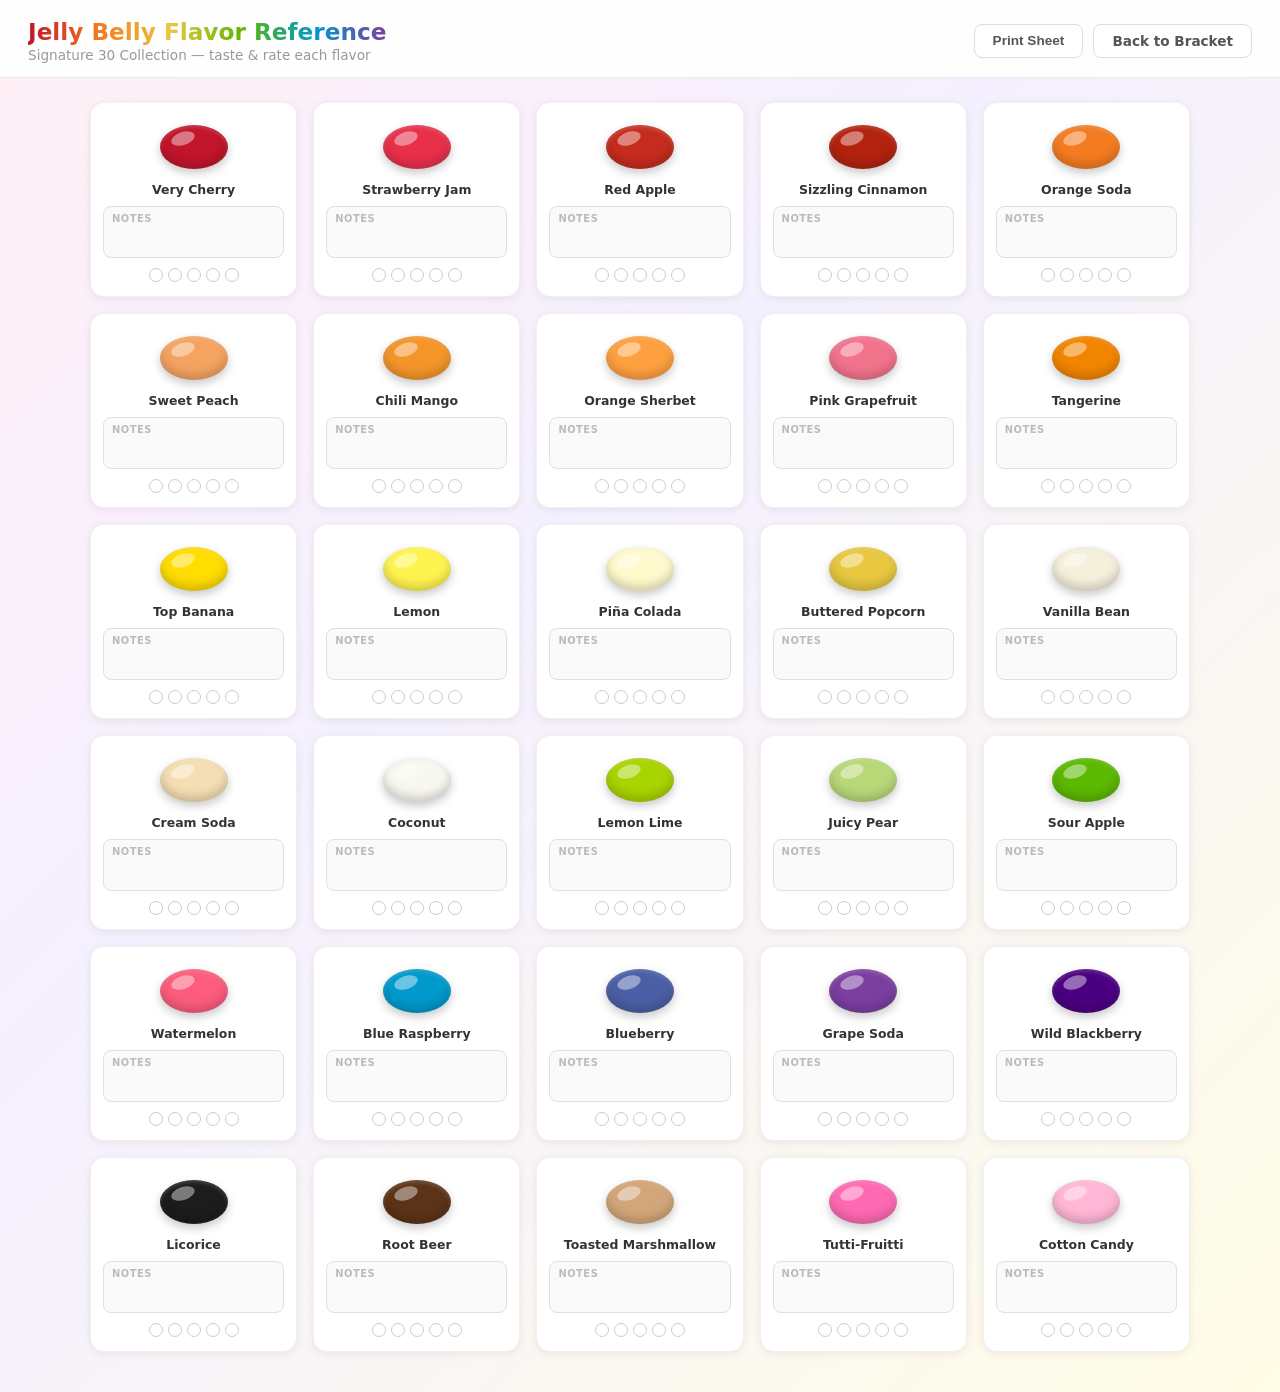
==== resources.html @ a4917e32 "Add flavor reference sheet page with jelly bean illustrations Co-Authored-By: Claude Sonnet 4.6 <nor" ====
<!DOCTYPE html>
<html lang="en">
<head>
  <meta charset="UTF-8">
  <meta name="viewport" content="width=device-width, initial-scale=1.0">
  <title>Jelly Belly Flavor Reference — Signature 30</title>
  <style>
    *, *::before, *::after { box-sizing: border-box; margin: 0; padding: 0; }

    body {
      font-family: 'Segoe UI', system-ui, -apple-system, sans-serif;
      background: linear-gradient(135deg, #fff0f5 0%, #f5f0ff 40%, #fffde7 100%);
      min-height: 100vh;
      color: #333;
    }

    /* ── Header ── */
    header {
      display: flex;
      align-items: center;
      justify-content: space-between;
      padding: 18px 28px 14px;
      background: rgba(255,255,255,0.88);
      backdrop-filter: blur(8px);
      border-bottom: 1px solid rgba(0,0,0,0.08);
      gap: 16px;
      flex-wrap: wrap;
    }

    h1 {
      font-size: 1.45rem;
      font-weight: 800;
      background: linear-gradient(90deg, #C0152B, #F47B20, #E8C840, #5CB800, #0099CC, #7B3FA0);
      -webkit-background-clip: text;
      -webkit-text-fill-color: transparent;
      background-clip: text;
    }

    .subtitle {
      font-size: 0.85rem;
      color: #999;
      margin-top: 2px;
    }

    .header-actions {
      display: flex;
      gap: 10px;
      flex-wrap: wrap;
    }

    .btn {
      background: #fff;
      color: #555;
      border: 1.5px solid #ddd;
      border-radius: 8px;
      padding: 8px 18px;
      font-size: 0.85rem;
      font-weight: 600;
      cursor: pointer;
      text-decoration: none;
      display: inline-block;
      white-space: nowrap;
      transition: background 0.15s, border-color 0.15s;
    }
    .btn:hover { background: #f5f5f5; border-color: #bbb; color: #333; }

    /* ── Grid ── */
    main {
      padding: 24px 28px 40px;
    }

    .grid {
      display: grid;
      grid-template-columns: repeat(5, 1fr);
      gap: 16px;
      max-width: 1100px;
      margin: 0 auto;
    }

    /* ── Card ── */
    .card {
      background: #fff;
      border-radius: 14px;
      padding: 16px 12px 14px;
      display: flex;
      flex-direction: column;
      align-items: center;
      gap: 8px;
      box-shadow: 0 2px 8px rgba(0,0,0,0.07);
      border: 1px solid rgba(0,0,0,0.06);
    }

    /* ── Jelly bean illustration ── */
    .bean-wrap {
      width: 80px;
      height: 56px;
      display: flex;
      align-items: center;
      justify-content: center;
    }

    .bean {
      width: 68px;
      height: 44px;
      border-radius: 50%;
      background-color: var(--bean-color);
      position: relative;
      box-shadow:
        0 4px 10px rgba(0,0,0,0.22),
        inset 0 -5px 10px rgba(0,0,0,0.18),
        inset 0 2px 4px rgba(255,255,255,0.2);
    }

    /* Shine highlight */
    .bean::after {
      content: '';
      position: absolute;
      top: 7px;
      left: 11px;
      width: 24px;
      height: 13px;
      border-radius: 50%;
      background: rgba(255,255,255,0.42);
      transform: rotate(-18deg);
    }

    /* ── Flavor name ── */
    .flavor-name {
      font-size: 0.78rem;
      font-weight: 700;
      text-align: center;
      color: #333;
      line-height: 1.2;
    }

    /* ── Notes box ── */
    .notes-box {
      width: 100%;
      border: 1.5px solid #e0e0e0;
      border-radius: 8px;
      padding: 6px 8px;
      min-height: 52px;
      background: #fafafa;
    }

    .notes-label {
      font-size: 0.62rem;
      font-weight: 600;
      color: #bbb;
      text-transform: uppercase;
      letter-spacing: 0.5px;
      display: block;
      margin-bottom: 3px;
    }

    /* Rating dots */
    .rating {
      display: flex;
      gap: 5px;
      justify-content: center;
      margin-top: 2px;
    }
    .dot {
      width: 14px;
      height: 14px;
      border-radius: 50%;
      border: 1.5px solid #ccc;
      background: #fff;
    }

    /* ── Print ── */
    @media print {
      @page { size: landscape; margin: 0.3in; }

      body { background: #fff !important; }
      header { display: none !important; }

      main { padding: 0 !important; }

      .grid {
        grid-template-columns: repeat(6, 1fr);
        gap: 10px;
        max-width: none;
      }

      .card {
        box-shadow: none !important;
        border: 1px solid #ccc !important;
        border-radius: 8px;
        padding: 10px 8px;
        gap: 6px;
        break-inside: avoid;
      }

      .bean {
        width: 56px;
        height: 36px;
        -webkit-print-color-adjust: exact;
        print-color-adjust: exact;
      }

      .notes-box {
        background: #fff !important;
        min-height: 44px;
      }

      .dot { border-color: #aaa; }

      * { transition: none !important; animation: none !important; }
    }
  </style>
</head>
<body>

<header>
  <div>
    <h1>Jelly Belly Flavor Reference</h1>
    <p class="subtitle">Signature 30 Collection — taste &amp; rate each flavor</p>
  </div>
  <div class="header-actions">
    <button class="btn" onclick="window.print()">Print Sheet</button>
    <a class="btn" href="index.html">Back to Bracket</a>
  </div>
</header>

<main>
  <div class="grid" id="grid"></div>
</main>

<script>
  const FLAVORS = [
    { name: 'Very Cherry',         color: '#C0152B' },
    { name: 'Strawberry Jam',      color: '#E8304A' },
    { name: 'Red Apple',           color: '#C62C1E' },
    { name: 'Sizzling Cinnamon',   color: '#B3220F' },
    { name: 'Orange Soda',         color: '#F47B20' },
    { name: 'Sweet Peach',         color: '#F4A460' },
    { name: 'Chili Mango',         color: '#F4952A' },
    { name: 'Orange Sherbet',      color: '#FFA040' },
    { name: 'Pink Grapefruit',     color: '#F2738C' },
    { name: 'Tangerine',           color: '#F28500' },
    { name: 'Top Banana',          color: '#FFDD00' },
    { name: 'Lemon',               color: '#FFF44F' },
    { name: 'Piña Colada',         color: '#FFFACD' },
    { name: 'Buttered Popcorn',    color: '#E8C840' },
    { name: 'Vanilla Bean',        color: '#F5F0DC' },
    { name: 'Cream Soda',          color: '#F5DEB3' },
    { name: 'Coconut',             color: '#F8F8F0' },
    { name: 'Lemon Lime',          color: '#A8D400' },
    { name: 'Juicy Pear',          color: '#B8D878' },
    { name: 'Sour Apple',          color: '#5CB800' },
    { name: 'Watermelon',          color: '#FC5C7D' },
    { name: 'Blue Raspberry',      color: '#0099CC' },
    { name: 'Blueberry',           color: '#4A5FA5' },
    { name: 'Grape Soda',          color: '#7B3FA0' },
    { name: 'Wild Blackberry',     color: '#4B0082' },
    { name: 'Licorice',            color: '#1C1C1C' },
    { name: 'Root Beer',           color: '#5C3317' },
    { name: 'Toasted Marshmallow', color: '#D2A679' },
    { name: 'Tutti-Fruitti',       color: '#FF69B4' },
    { name: 'Cotton Candy',        color: '#FFB7D5' },
  ];

  const grid = document.getElementById('grid');
  FLAVORS.forEach(f => {
    grid.insertAdjacentHTML('beforeend', `
      <div class="card">
        <div class="bean-wrap">
          <div class="bean" style="--bean-color: ${f.color}"></div>
        </div>
        <div class="flavor-name">${f.name}</div>
        <div class="notes-box">
          <span class="notes-label">Notes</span>
        </div>
        <div class="rating">
          <div class="dot"></div>
          <div class="dot"></div>
          <div class="dot"></div>
          <div class="dot"></div>
          <div class="dot"></div>
        </div>
      </div>
    `);
  });
</script>
</body>
</html>
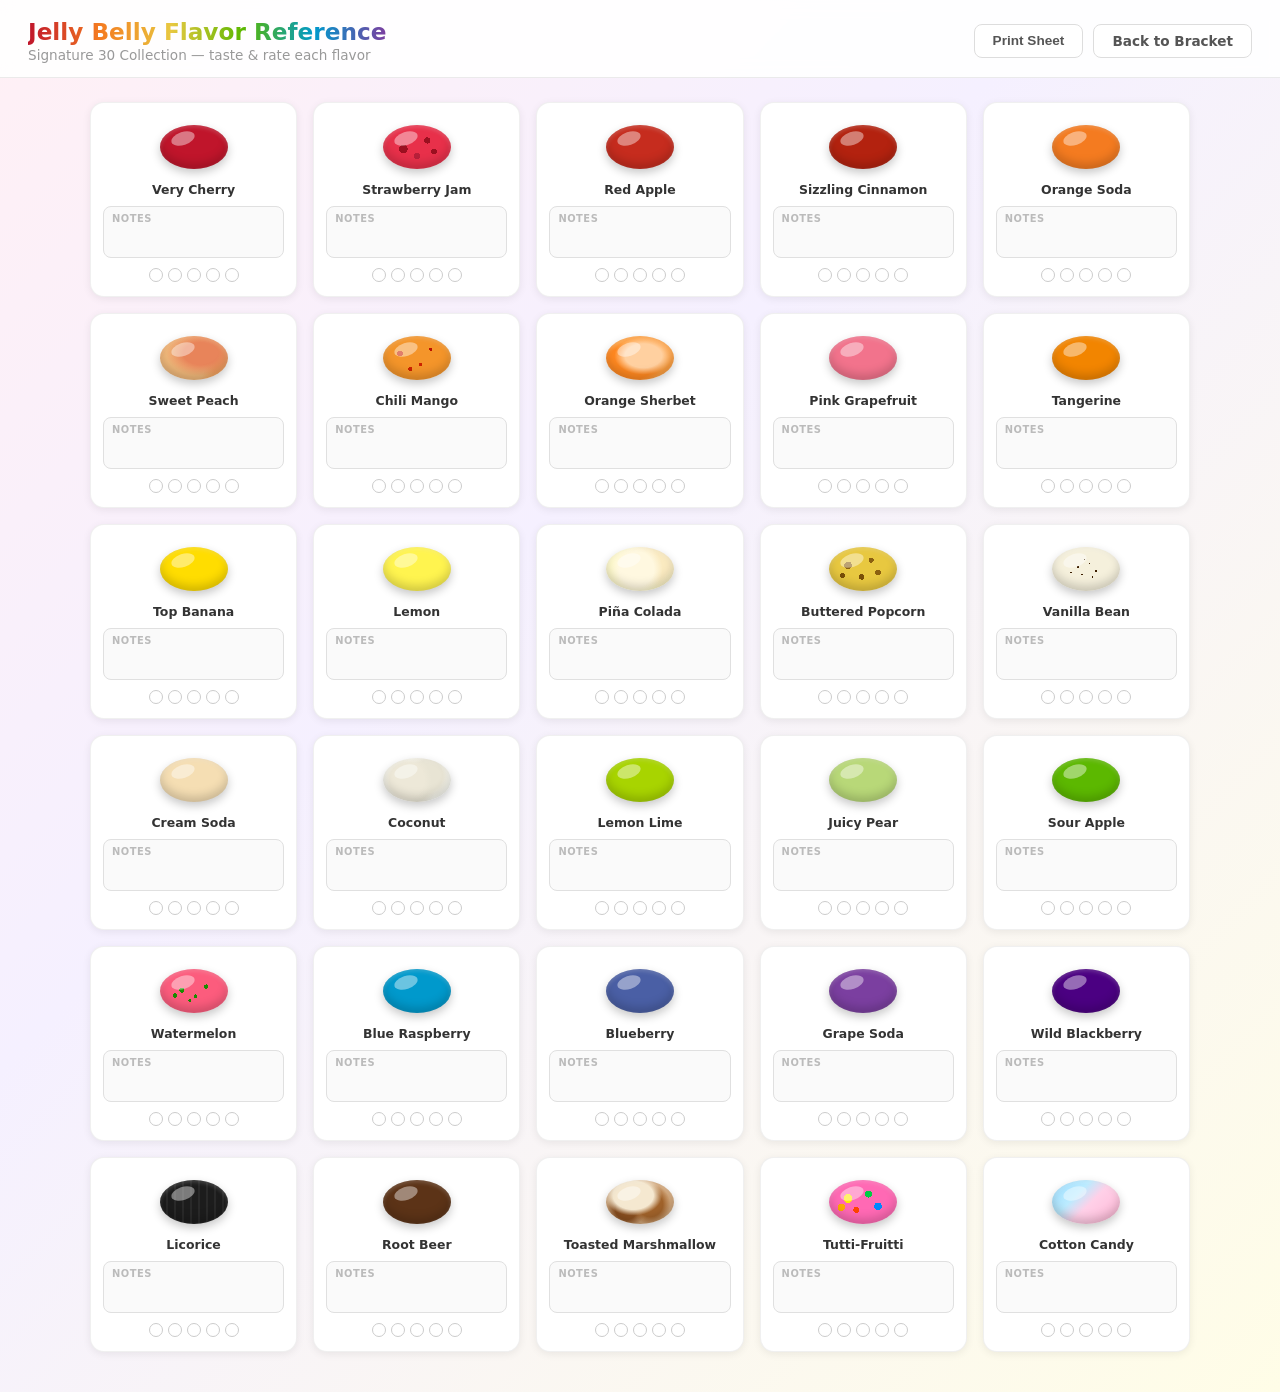
==== commit 7adf62e7: "Add live voting host mode and jelly bean pattern illustrations - Add Host a Game mode with Firebase " ====
--- a/resources.html
+++ b/resources.html
@@ -104,6 +104,8 @@
       height: 44px;
       border-radius: 50%;
       background-color: var(--bean-color);
+      background-image: var(--bean-pattern, none);
+      background-size: cover;
       position: relative;
       box-shadow:
         0 4px 10px rgba(0,0,0,0.22),
@@ -230,35 +232,48 @@
 <script>
   const FLAVORS = [
     { name: 'Very Cherry',         color: '#C0152B' },
-    { name: 'Strawberry Jam',      color: '#E8304A' },
+    { name: 'Strawberry Jam',      color: '#E8304A',
+      pattern: 'radial-gradient(circle at 30% 55%, #9B1020 8%, transparent 8%), radial-gradient(circle at 65% 35%, #9B1020 6%, transparent 6%), radial-gradient(circle at 50% 70%, #B8203A 7%, transparent 7%), radial-gradient(circle at 75% 60%, #9B1020 5%, transparent 5%)' },
     { name: 'Red Apple',           color: '#C62C1E' },
     { name: 'Sizzling Cinnamon',   color: '#B3220F' },
     { name: 'Orange Soda',         color: '#F47B20' },
-    { name: 'Sweet Peach',         color: '#F4A460' },
-    { name: 'Chili Mango',         color: '#F4952A' },
-    { name: 'Orange Sherbet',      color: '#FFA040' },
+    { name: 'Sweet Peach',         color: '#F4A460',
+      pattern: 'radial-gradient(ellipse at 60% 40%, #E8845A 30%, transparent 60%), radial-gradient(circle at 35% 65%, #F0B87A 40%, transparent 60%)' },
+    { name: 'Chili Mango',         color: '#F4952A',
+      pattern: 'radial-gradient(circle at 25% 40%, #CC2200 5%, transparent 5%), radial-gradient(circle at 55% 65%, #CC2200 4%, transparent 4%), radial-gradient(circle at 70% 30%, #BB1100 3%, transparent 3%), radial-gradient(circle at 40% 75%, #CC2200 4%, transparent 4%)' },
+    { name: 'Orange Sherbet',      color: '#FFA040',
+      pattern: 'radial-gradient(ellipse at 55% 45%, #FFD0A0 35%, transparent 55%), radial-gradient(ellipse at 30% 65%, #FF8820 40%, transparent 55%)' },
     { name: 'Pink Grapefruit',     color: '#F2738C' },
     { name: 'Tangerine',           color: '#F28500' },
     { name: 'Top Banana',          color: '#FFDD00' },
     { name: 'Lemon',               color: '#FFF44F' },
-    { name: 'Piña Colada',         color: '#FFFACD' },
-    { name: 'Buttered Popcorn',    color: '#E8C840' },
-    { name: 'Vanilla Bean',        color: '#F5F0DC' },
+    { name: 'Piña Colada',         color: '#FFFACD',
+      pattern: 'radial-gradient(circle at 45% 50%, #FFF8E0 40%, transparent 60%), radial-gradient(circle at 70% 35%, #FAEAC0 30%, transparent 50%)' },
+    { name: 'Buttered Popcorn',    color: '#E8C840',
+      pattern: 'radial-gradient(circle at 28% 42%, #8B6010 7%, transparent 7%), radial-gradient(circle at 62% 30%, #8B6010 5%, transparent 5%), radial-gradient(circle at 48% 68%, #7A5008 6%, transparent 6%), radial-gradient(circle at 72% 58%, #8B6010 5%, transparent 5%), radial-gradient(circle at 20% 65%, #7A5008 4%, transparent 4%)' },
+    { name: 'Vanilla Bean',        color: '#F5F0DC',
+      pattern: 'radial-gradient(circle at 38% 45%, #3D1F00 2%, transparent 2%), radial-gradient(circle at 55% 38%, #3D1F00 1.5%, transparent 1.5%), radial-gradient(circle at 44% 62%, #3D1F00 1.5%, transparent 1.5%), radial-gradient(circle at 65% 55%, #3D1F00 2%, transparent 2%), radial-gradient(circle at 28% 58%, #3D1F00 1.5%, transparent 1.5%), radial-gradient(circle at 60% 68%, #3D1F00 1.5%, transparent 1.5%), radial-gradient(circle at 48% 28%, #3D1F00 1%, transparent 1%)' },
     { name: 'Cream Soda',          color: '#F5DEB3' },
-    { name: 'Coconut',             color: '#F8F8F0' },
+    { name: 'Coconut',             color: '#F8F8F0',
+      pattern: 'radial-gradient(circle at 35% 50%, #EDE8D8 35%, transparent 50%), radial-gradient(circle at 65% 40%, #E8E4D4 30%, transparent 45%), radial-gradient(circle at 50% 70%, #EAE6D6 25%, transparent 40%)' },
     { name: 'Lemon Lime',          color: '#A8D400' },
     { name: 'Juicy Pear',          color: '#B8D878' },
     { name: 'Sour Apple',          color: '#5CB800' },
-    { name: 'Watermelon',          color: '#FC5C7D' },
+    { name: 'Watermelon',          color: '#FC5C7D',
+      pattern: 'radial-gradient(circle at 32% 48%, #1A8C00 5%, transparent 5%), radial-gradient(circle at 52% 62%, #1A8C00 4%, transparent 4%), radial-gradient(circle at 68% 40%, #1A8C00 4%, transparent 4%), radial-gradient(circle at 44% 72%, #1A8C00 3%, transparent 3%), radial-gradient(circle at 22% 60%, #1A8C00 4%, transparent 4%)' },
     { name: 'Blue Raspberry',      color: '#0099CC' },
     { name: 'Blueberry',           color: '#4A5FA5' },
     { name: 'Grape Soda',          color: '#7B3FA0' },
     { name: 'Wild Blackberry',     color: '#4B0082' },
-    { name: 'Licorice',            color: '#1C1C1C' },
+    { name: 'Licorice',            color: '#1C1C1C',
+      pattern: 'repeating-linear-gradient(90deg, transparent, transparent 6px, rgba(255,255,255,0.06) 6px, rgba(255,255,255,0.06) 8px)' },
     { name: 'Root Beer',           color: '#5C3317' },
-    { name: 'Toasted Marshmallow', color: '#D2A679' },
-    { name: 'Tutti-Fruitti',       color: '#FF69B4' },
-    { name: 'Cotton Candy',        color: '#FFB7D5' },
+    { name: 'Toasted Marshmallow', color: '#D2A679',
+      pattern: 'radial-gradient(ellipse at 40% 35%, #F5E8D0 35%, transparent 50%), radial-gradient(circle at 65% 55%, #A0622A 25%, transparent 40%), radial-gradient(circle at 30% 65%, #8C5020 20%, transparent 35%)' },
+    { name: 'Tutti-Fruitti',       color: '#FF69B4',
+      pattern: 'radial-gradient(circle at 28% 42%, #FFE800 8%, transparent 8%), radial-gradient(circle at 58% 32%, #00CC44 7%, transparent 7%), radial-gradient(circle at 72% 60%, #0088FF 7%, transparent 7%), radial-gradient(circle at 40% 68%, #FF4400 6%, transparent 6%), radial-gradient(circle at 18% 62%, #FFAA00 6%, transparent 6%)' },
+    { name: 'Cotton Candy',        color: '#FFB7D5',
+      pattern: 'linear-gradient(135deg, #99DDFF 0%, #BBEBFF 35%, #FFD0E8 55%, #FFB7D5 100%)' },
   ];
 
   const grid = document.getElementById('grid');
@@ -266,7 +281,7 @@
     grid.insertAdjacentHTML('beforeend', `
       <div class="card">
         <div class="bean-wrap">
-          <div class="bean" style="--bean-color: ${f.color}"></div>
+          <div class="bean" style="--bean-color: ${f.color}${f.pattern ? `; --bean-pattern: ${f.pattern}` : ''}"></div>
         </div>
         <div class="flavor-name">${f.name}</div>
         <div class="notes-box">
